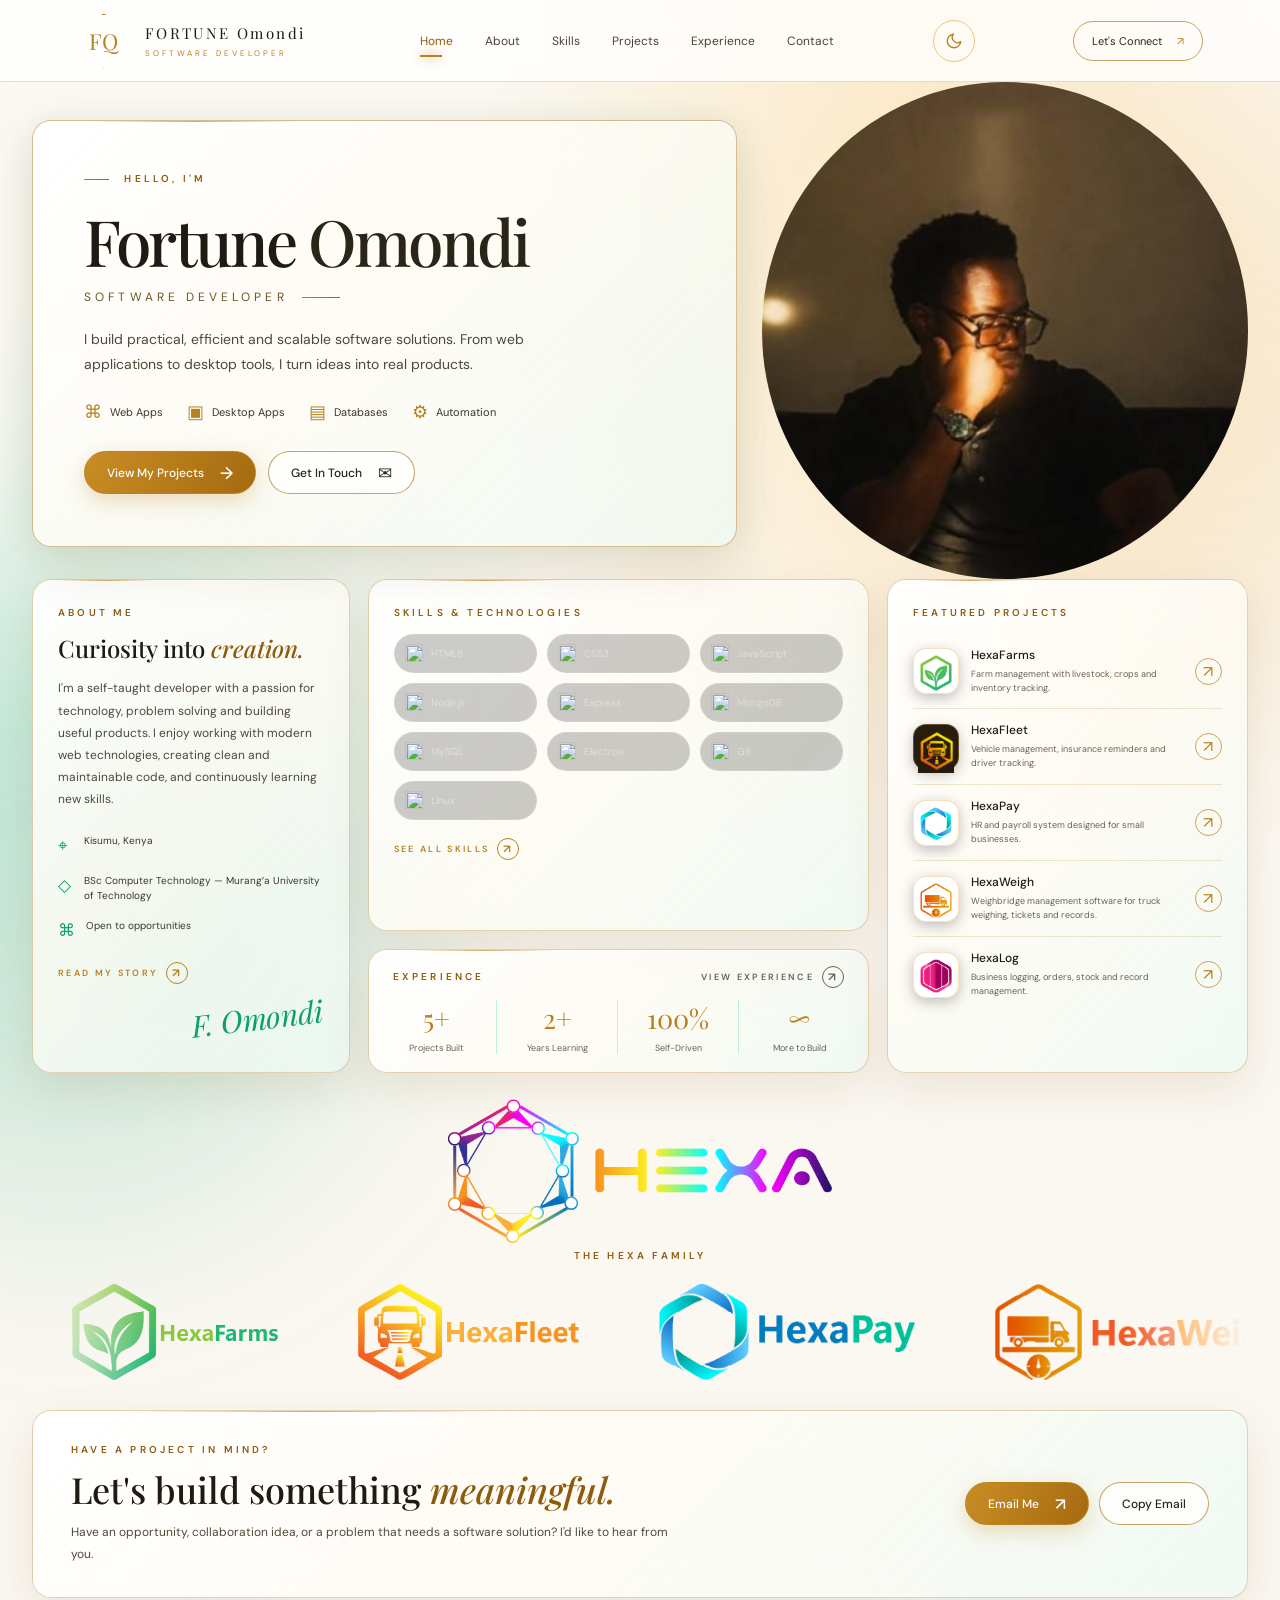
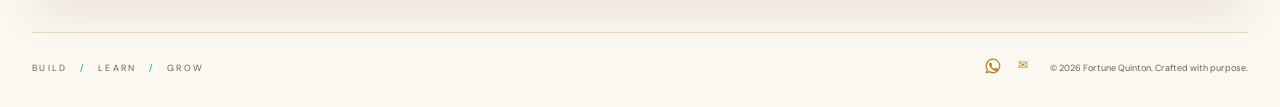
==== index.html @ 4522e129 "Portfolio" ====
<!DOCTYPE html>
<html lang="en">
<head>
  <meta charset="UTF-8" />
  <meta name="viewport" content="width=device-width, initial-scale=1.0" />
  <meta name="theme-color" content="#0b0908" />
  <meta name="description" content="Fortune Omondi — software developer building practical, efficient and scalable software solutions." />
  <title>Fortune Quinton | Software Developer</title>
  <script>
    // Apply the saved (or system) theme before first paint to avoid a flash.
    (function () {
      var t = null;
      try { t = localStorage.getItem('theme'); } catch (e) {}
      if (!t) t = window.matchMedia && matchMedia('(prefers-color-scheme: light)').matches ? 'light' : 'dark';
      document.documentElement.setAttribute('data-theme', t);
    })();
  </script>
  <link rel="preconnect" href="https://fonts.googleapis.com">
  <link rel="preconnect" href="https://fonts.gstatic.com" crossorigin>
  <link href="https://fonts.googleapis.com/css2?family=DM+Sans:wght@400;500;600;700&family=Playfair+Display:wght@500;600;700&display=swap" rel="stylesheet">
  <link rel="stylesheet" href="style.css" />
</head>
<body>
  <div class="ambient ambient-one"></div>
  <div class="ambient ambient-two"></div>
  <header class="site-header">
    <a class="brand" href="#home" aria-label="Fortune Omondi home">
      <span class="brand-mark">FQ</span>
      <span class="brand-copy"><strong>FORTUNE Omondi</strong><small>SOFTWARE DEVELOPER</small></span>
    </a>
    <button class="menu-toggle" aria-label="Toggle navigation" aria-expanded="false"><span></span><span></span><span></span></button>
    <nav class="nav" id="nav">
      <a class="active" href="#home">Home</a><a href="#about">About</a><a href="#skills">Skills</a>
      <a href="#projects">Projects</a><a href="#experience">Experience</a><a href="#contact">Contact</a>
    </nav>
    <button class="theme-toggle" id="theme-toggle" type="button" aria-label="Switch to light mode" title="Toggle light / dark mode">
      <svg class="icon-sun" viewBox="0 0 24 24" width="18" height="18" fill="none" stroke="currentColor" stroke-width="1.8" stroke-linecap="round" aria-hidden="true"><circle cx="12" cy="12" r="4"/><path d="M12 2v2M12 20v2M4.9 4.9l1.4 1.4M17.7 17.7l1.4 1.4M2 12h2M20 12h2M4.9 19.1l1.4-1.4M17.7 6.3l1.4-1.4"/></svg>
      <svg class="icon-moon" viewBox="0 0 24 24" width="18" height="18" fill="none" stroke="currentColor" stroke-width="1.8" stroke-linecap="round" stroke-linejoin="round" aria-hidden="true"><path d="M21 12.8A9 9 0 1 1 11.2 3a7 7 0 0 0 9.8 9.8z"/></svg>
    </button>
    <a class="cv-button" href="#contact">Let's Connect <span>↗</span></a>
  </header>

  <main>
    <section class="hero section-wrap" id="home">
      <div class="hero-orbit"></div>
      <div class="hero-copy glass reveal">
        <p class="eyebrow"><span></span> HELLO, I'M</p>
        <h1>Fortune <span>Omondi</span></h1>
        <p class="role">SOFTWARE DEVELOPER <i></i></p>
        <p class="intro">I build practical, efficient and scalable software solutions. From web applications to desktop tools, I turn ideas into real products.</p>
        <div class="service-list">
          <span><b>⌘</b> Web Apps</span><span><b>▣</b> Desktop Apps</span><span><b>▤</b> Databases</span><span><b>⚙</b> Automation</span>
        </div>
        <div class="hero-actions"><a class="button button-gold" href="#projects">View My Projects <span>→</span></a><a class="button button-outline" href="#contact">Get In Touch <span>✉</span></a></div>
      </div>
      <div class="portrait-area" aria-label="Portrait placeholder">
        <div class="portrait-placeholder">
          <img src="images/FortuneOmondi.png" alt="FortuneOmondi">
        </div>
      </div>
    </section>

    <section class="dashboard section-wrap">
      <article class="glass panel about-panel reveal" id="about" data-tablet="tpl-about" tabindex="0" role="button" aria-haspopup="dialog" aria-label="Open About Me">
        <p class="eyebrow">ABOUT ME</p><h2>Curiosity into <em>creation.</em></h2>
        <p class="body-copy">I'm a self-taught developer with a passion for technology, problem solving and building useful products. I enjoy working with modern web technologies, creating clean and maintainable code, and continuously learning new skills.</p>
        <ul class="detail-list">
          <li><span>⌖</span> Kisumu, Kenya</li>
          <li><span>◇</span> BSc Computer Technology — Murang’a University of Technology</li>
          <li><span>⌘</span> Open to opportunities</li>
        </ul>
        <span class="card-hint">Read my story <i>↗</i></span>
        <div class="signature">F. Omondi</div>
      </article>

      <div class="middle-column">
        <article class="glass panel skills-panel reveal" id="skills" data-tablet="tpl-skills" tabindex="0" role="button" aria-haspopup="dialog" aria-label="Open My Skills">
          <p class="eyebrow">SKILLS & TECHNOLOGIES</p><h2>Tools I work with</h2>
          <div class="skill-grid">
            <span class="skill"><img src="https://cdn.jsdelivr.net/gh/devicons/devicon/icons/html5/html5-original.svg" alt="" loading="lazy"> HTML5</span>
            <span class="skill"><img src="https://cdn.jsdelivr.net/gh/devicons/devicon/icons/css3/css3-original.svg" alt="" loading="lazy"> CSS3</span>
            <span class="skill"><img src="https://cdn.jsdelivr.net/gh/devicons/devicon/icons/javascript/javascript-original.svg" alt="" loading="lazy"> JavaScript</span>
            <span class="skill"><img src="https://cdn.jsdelivr.net/gh/devicons/devicon/icons/nodejs/nodejs-original.svg" alt="" loading="lazy"> Node.js</span>
            <span class="skill"><img class="adapt" src="https://cdn.jsdelivr.net/gh/devicons/devicon/icons/express/express-original.svg" alt="" loading="lazy"> Express</span>
            <span class="skill"><img src="https://cdn.jsdelivr.net/gh/devicons/devicon/icons/mongodb/mongodb-original.svg" alt="" loading="lazy"> MongoDB</span>
            <span class="skill"><img src="https://cdn.jsdelivr.net/gh/devicons/devicon/icons/mysql/mysql-original.svg" alt="" loading="lazy"> MySQL</span>
            <span class="skill"><img src="https://cdn.jsdelivr.net/gh/devicons/devicon/icons/electron/electron-original.svg" alt="" loading="lazy"> Electron</span>
            <span class="skill"><img src="https://cdn.jsdelivr.net/gh/devicons/devicon/icons/git/git-original.svg" alt="" loading="lazy"> Git</span>
            <span class="skill"><img src="https://cdn.jsdelivr.net/gh/devicons/devicon/icons/linux/linux-original.svg" alt="" loading="lazy"> Linux</span>
          </div>
          <span class="card-hint">See all skills <i>↗</i></span>
        </article>
        <article class="glass stats-panel reveal" id="experience" data-tablet="tpl-experience" tabindex="0" role="button" aria-haspopup="dialog" aria-label="Open Professional Experience">
          <div class="stats-head"><p class="eyebrow">EXPERIENCE</p><span class="card-hint">View experience <i>↗</i></span></div>
          <div class="stats-grid">
            <div><strong>5+</strong><span>Projects Built</span></div><div><strong>2+</strong><span>Years Learning</span></div>
            <div><strong>100%</strong><span>Self-Driven</span></div><div><strong>∞</strong><span>More to Build</span></div>
          </div>
        </article>
      </div>

      <article class="glass panel projects-panel reveal" id="projects">
        <p class="eyebrow">FEATURED PROJECTS</p><h2>Selected work</h2>
        <button type="button" class="project-row" data-tablet="tpl-hexafarms" aria-haspopup="dialog">
          <span class="project-logo"><img src="images/hexafarms-emblem.png" alt="HexaFarms logo" loading="lazy"></span><span class="project-info"><strong>HexaFarms</strong><small>Farm management with livestock, crops and inventory tracking.</small></span><span class="project-arrow">↗</span>
        </button>
        <button type="button" class="project-row" data-tablet="tpl-hexafleet" aria-haspopup="dialog">
          <span class="project-logo dark"><img src="images/hexafleet-emblem.png" alt="HexaFleet logo" loading="lazy"></span><span class="project-info"><strong>HexaFleet</strong><small>Vehicle management, insurance reminders and driver tracking.</small></span><span class="project-arrow">↗</span>
        </button>
        <button type="button" class="project-row" data-tablet="tpl-hexapay" aria-haspopup="dialog">
          <span class="project-logo"><img src="images/hexapay-emblem.png" alt="HexaPay logo" loading="lazy"></span><span class="project-info"><strong>HexaPay</strong><small>HR and payroll system designed for small businesses.</small></span><span class="project-arrow">↗</span>
        </button>
        <button type="button" class="project-row" data-tablet="tpl-hexaweigh" aria-haspopup="dialog">
          <span class="project-logo"><img src="images/hexaweigh-emblem.png" alt="HexaWeigh logo" loading="lazy"></span><span class="project-info"><strong>HexaWeigh</strong><small>Weighbridge management software for truck weighing, tickets and records.</small></span><span class="project-arrow">↗</span>
        </button>
        <button type="button" class="project-row" data-tablet="tpl-hexalog" aria-haspopup="dialog">
          <span class="project-logo"><img src="images/hexalog-emblem.png" alt="HexaLog logo" loading="lazy"></span><span class="project-info"><strong>HexaLog</strong><small>Business logging, orders, stock and record management.</small></span><span class="project-arrow">↗</span>
        </button>
      </article>
    </section>

    <section class="marquee-section section-wrap" aria-label="The Hexa product family">
      <img class="marquee-brand" src="images/hexa-wordmark.png" alt="Hexa">
      <p class="eyebrow">THE HEXA FAMILY</p>
      <div class="marquee">
        <div class="marquee-track">
          <div class="marquee-group"><div class="marquee-item"><img src="images/hexafarms-wordmark.png" alt="HexaFarms"></div><div class="marquee-item"><img src="images/hexafleet-wordmark.png" alt="HexaFleet"></div><div class="marquee-item"><img src="images/hexapay-wordmark.png" alt="HexaPay"></div><div class="marquee-item"><img src="images/hexaweigh-wordmark.png" alt="HexaWeigh"></div><div class="marquee-item"><img src="images/hexalog-wordmark.png" alt="HexaLog"></div></div>
          <div class="marquee-group" aria-hidden="true"><div class="marquee-item"><img src="images/hexafarms-wordmark.png" alt=""></div><div class="marquee-item"><img src="images/hexafleet-wordmark.png" alt=""></div><div class="marquee-item"><img src="images/hexapay-wordmark.png" alt=""></div><div class="marquee-item"><img src="images/hexaweigh-wordmark.png" alt=""></div><div class="marquee-item"><img src="images/hexalog-wordmark.png" alt=""></div></div>
        </div>
      </div>
    </section>

    <section class="contact-section section-wrap glass reveal" id="contact">
      <div><p class="eyebrow">HAVE A PROJECT IN MIND?</p><h2>Let's build something <em>meaningful.</em></h2><p class="body-copy">Have an opportunity, collaboration idea, or a problem that needs a software solution? I'd like to hear from you.</p></div>
      <div class="contact-actions"><a class="button button-gold" href="mailto:fortuneomondi576@gmail.com" id="email-link">Email Me <span>↗</span></a><button class="button button-outline" id="copy-email">Copy Email</button></div>
    </section>
  </main>

  <footer class="footer section-wrap"><span>BUILD <i>/</i> LEARN <i>/</i> GROW</span><div><a href="https://wa.me/254750419440" target="_blank" rel="noopener noreferrer" aria-label="WhatsApp"><svg viewBox="0 0 24 24" width="18" height="18" fill="currentColor" aria-hidden="true"><path d="M12.04 2a9.9 9.9 0 0 0-8.5 14.96L2 22l5.2-1.36A9.9 9.9 0 1 0 12.04 2zm0 1.8a8.1 8.1 0 1 1-4.2 15.02l-.3-.18-3.08.8.82-3-.2-.31A8.1 8.1 0 0 1 12.04 3.8zM8.6 7.4c-.2 0-.5.07-.76.35-.26.28-1 1-1 2.4s1.03 2.8 1.17 3c.15.2 2 3.2 4.9 4.36 2.4.95 2.9.76 3.4.72.52-.05 1.67-.68 1.9-1.34.24-.66.24-1.22.17-1.34-.07-.12-.26-.2-.55-.33-.28-.15-1.67-.82-1.93-.92-.26-.1-.45-.14-.64.14-.19.28-.73.92-.9 1.1-.16.2-.33.22-.6.08-.3-.14-1.2-.44-2.28-1.4-.84-.75-1.4-1.68-1.57-1.96-.16-.28-.02-.43.12-.57.13-.13.28-.33.42-.5.14-.16.19-.28.28-.47.1-.19.05-.35-.02-.5-.07-.14-.64-1.55-.88-2.12-.23-.55-.47-.48-.64-.49z"/></svg></a><a href="mailto:fortuneomondi576@gmail.com" aria-label="Email">✉</a></div><small>© <span id="year"></span> Fortune Quinton. Crafted with purpose.</small></footer>
  <div class="toast" role="status" aria-live="polite"></div>

  <!-- Tablet (zoom-in dialog) — filled from the <template>s below -->
  <div class="tablet-overlay" id="tablet-overlay" aria-hidden="true">
    <div class="tablet" id="tablet" role="dialog" aria-modal="true" aria-labelledby="tablet-title">
      <div class="tablet-head">
        <span class="th-logo" id="tablet-logo" hidden><img src="" alt=""></span>
        <div class="th-text"><p class="eyebrow" id="tablet-eyebrow"></p><h2 id="tablet-title"></h2><p class="th-sub" id="tablet-sub"></p></div>
        <button type="button" class="tablet-close" id="tablet-close" aria-label="Close">×</button>
      </div>
      <div class="tablet-body" id="tablet-body"></div>
    </div>
  </div>

  <!-- ============ ABOUT ============ -->
  <template id="tpl-about" data-eyebrow="ABOUT ME" data-title="About Me">
    <p class="lead">I'm Fortune Omondi, a self-driven software developer, IT professional, and entrepreneur passionate about building technology that solves real-world problems. My journey is driven by curiosity, continuous learning, and the belief that great software should do more than look good — it should make work easier, improve efficiency, and create meaningful impact.</p>
    <p>With hands-on experience in IT support, system administration, database management, and software development, I've worked on practical solutions that bridge the gap between technology and everyday business operations. I build applications using technologies such as HTML, CSS, JavaScript, Node.js, and Electron, with a growing focus on creating reliable, user-friendly business management systems.</p>
    <p>As the founder of HexaNetworks, I'm working toward building a technology ecosystem designed to help African businesses embrace digital transformation through intelligent software, automation, and innovation. Projects such as HexaFarms, HexaPay, and HexaWeigh reflect my commitment to turning ideas into functional solutions.</p>
    <p>Beyond writing code, I'm a problem-solver, an independent learner, and someone who believes that progress comes from building, experimenting, and improving every day. I'm constantly expanding my skills, taking on new challenges, and working toward becoming a stronger software engineer and technology entrepreneur.</p>
    <p class="closing">My goal is simple: to build technology that matters, solve problems that count, and create solutions that leave a lasting impact.</p>
  </template>

  <!-- ============ SKILLS ============ -->
  <template id="tpl-skills" data-eyebrow="SKILLS & TECHNOLOGIES" data-title="My Skills">
    <div class="skill-group">
      <h3>Frontend Development</h3>
      <p>Building responsive, interactive, and visually polished web interfaces.</p>
      <ul class="chips"><li data-icon="html5">HTML5</li><li data-icon="css3">CSS3</li><li data-icon="javascript">JavaScript</li><li>Responsive Design</li><li>Glassmorphism UI</li></ul>
    </div>
    <div class="skill-group">
      <h3>Backend &amp; Application Development</h3>
      <p>Developing application logic, APIs, desktop software, and business systems.</p>
      <ul class="chips"><li data-icon="nodejs">Node.js</li><li data-icon="express" data-adapt>Express.js</li><li>REST APIs</li><li data-icon="electron">Electron.js</li><li>CRUD Operations</li></ul>
    </div>
    <div class="skill-group">
      <h3>Database Management</h3>
      <p>Organizing business data, designing tables, and implementing data-driven applications.</p>
      <ul class="chips"><li data-icon="mysql">MySQL</li><li data-icon="mongodb">MongoDB</li><li>SQL</li><li>Database Design</li><li>Data Management</li></ul>
    </div>
    <div class="skill-group">
      <h3>IT Support &amp; Systems Administration</h3>
      <p>Troubleshooting hardware, software, networks, and workplace IT systems.</p>
      <ul class="chips"><li>Hardware Troubleshooting</li><li data-icon="windows8">Windows</li><li data-icon="linux">Linux</li><li>Networking</li><li>System Maintenance</li></ul>
    </div>
    <div class="skill-group">
      <h3>Software Engineering &amp; Tools</h3>
      <p>Building, testing, packaging, and maintaining practical software solutions.</p>
      <ul class="chips"><li data-icon="git">Git</li><li data-icon="github" data-adapt>GitHub</li><li data-icon="npm">npm</li><li>Electron Builder</li><li>Debugging</li></ul>
    </div>
    <div class="skill-group">
      <h3>Business &amp; Creative Skills</h3>
      <p>Combining technology, design, and entrepreneurship to build solutions around real business needs.</p>
      <ul class="chips"><li>UI/UX Design</li><li>Problem Solving</li><li>Business Automation</li><li>Brand Identity</li><li>Entrepreneurship</li></ul>
    </div>
    <h3>My approach</h3>
    <div class="approach">
      <div><b>Problem-solving</b>Finding practical solutions to real technical challenges.</div>
      <div><b>Continuous learning</b>Improving through hands-on projects and experimentation.</div>
      <div><b>User-focused development</b>Building software around the needs of the people who use it.</div>
      <div><b>Ownership</b>Taking projects from an idea through implementation, testing, and deployment.</div>
    </div>
  </template>

  <!-- ============ EXPERIENCE ============ -->
  <template id="tpl-experience" data-eyebrow="CAREER" data-title="Professional Experience">
    <div class="job">
      <h3>Founder &amp; Software Developer</h3>
      <p class="where">HexaNetworks &nbsp;|&nbsp; 2026 – Present</p>
      <p>Building a technology venture focused on developing practical software solutions that help businesses streamline operations, improve efficiency, and embrace digital transformation.</p>
      <ul class="bullets">
        <li>Design and develop business management applications for agriculture, payroll, and industrial operations.</li>
        <li>Build desktop applications using JavaScript, Electron, HTML, CSS, and Node.js.</li>
        <li>Develop backend services and database integrations using Express.js, MongoDB, and SQL technologies.</li>
        <li>Design intuitive user interfaces and workflows tailored to real-world business requirements.</li>
        <li>Manage the software development lifecycle, including planning, implementation, debugging, testing, and application packaging.</li>
        <li>Explore business automation and AI-driven solutions to address operational challenges facing African businesses.</li>
      </ul>
      <p class="tech"><b>Selected Projects:</b> HexaFarms, HexaPay, HexaWeigh, and HexaLog.</p>
      <a class="link-btn" href="https://hexapaynet.github.io/Hexanet/" target="_blank" rel="noopener noreferrer">Visit HexaNetworks <span>↗</span></a>
    </div>
    <div class="job">
      <h3>IT Support &amp; Software Development</h3>
      <p class="where">Trident Millers Ltd &nbsp;|&nbsp; December 2025 – Present</p>
      <p>Supporting business IT operations in an industrial environment while applying technical expertise to system maintenance, troubleshooting, and software development.</p>
      <ul class="bullets">
        <li>Diagnose and resolve hardware, software, and workstation issues affecting daily operations.</li>
        <li>Support IT systems used across departments, including accounts, transport, and weighbridge operations.</li>
        <li>Assist with database management and structured business data using SQL.</li>
        <li>Troubleshoot desktop applications and investigate software failures to maintain operational reliability.</li>
        <li>Develop and improve software solutions that digitize business processes and reduce manual work.</li>
        <li>Provide technical support and recommendations to improve system reliability.</li>
      </ul>
      <p class="tech"><b>Technologies:</b> JavaScript, Electron, HTML, CSS, MySQL, Windows, and IT troubleshooting.</p>
    </div>
  </template>

  <!-- ============ PROJECTS ============ -->
  <template id="tpl-hexafarms" data-eyebrow="FEATURED PROJECT" data-title="HexaFarms" data-sub="Farm Management System · HexaNetworks" data-logo="images/hexafarms-emblem.png" data-status="Completed">
    <figure class="shot"><img src="images/hexafarms-screenshot.webp" alt="HexaFarms dashboard screenshot" loading="lazy"><figcaption>HexaFarms — farm overview dashboard</figcaption></figure>
    <p class="lead">A farm management application designed to help farmers manage livestock, track inventory, record harvests, process sales, generate invoices, and monitor farm operations from one place.</p>
    <h3>Built with</h3>
    <ul class="chips"><li data-icon="html5">HTML</li><li data-icon="css3">CSS</li><li data-icon="javascript">JavaScript</li><li data-icon="electron">Electron</li><li data-icon="nodejs">Node.js</li></ul>
    <h3>Key features</h3>
    <ul class="bullets"><li>Livestock and farm inventory management</li><li>Harvest tracking and sales processing</li><li>Sales records and invoice workflows</li><li>Dashboard, data import/export, and theme options</li></ul>
  </template>

  <template id="tpl-hexafleet" data-eyebrow="FEATURED PROJECT" data-title="HexaFleet" data-sub="Fleet Management · HexaNetworks" data-logo="images/hexafleet-emblem.png" data-logo-dark data-status="In Development" data-status-type="dev">
    <figure class="shot"><img src="images/hexafleet-screenshot.webp" alt="HexaFleet dashboard screenshot" loading="lazy"><figcaption>HexaFleet — compliance dashboard (driver names blurred)</figcaption></figure>
    <p class="lead">A fleet management project aimed at helping businesses organize vehicles, driver assignments, compliance deadlines, and maintenance-related records.</p>
    <h3>Built with</h3>
    <ul class="chips"><li data-icon="html5">HTML</li><li data-icon="css3">CSS</li><li data-icon="javascript">JavaScript</li><li data-icon="electron">Electron</li></ul>
    <h3>Planned functionality</h3>
    <ul class="bullets"><li>Vehicle and driver records</li><li>Insurance and inspection expiry tracking</li><li>Driving licence and speed governor compliance</li><li>Reminder and notification workflows</li></ul>
  </template>

  <template id="tpl-hexapay" data-eyebrow="FEATURED PROJECT" data-title="HexaPay" data-sub="HR &amp; Payroll Management · HexaNetworks" data-logo="images/hexapay-emblem.png" data-status="Completed">
    <figure class="shot"><img src="images/hexapay-screenshot.webp" alt="HexaPay dashboard screenshot" loading="lazy"><figcaption>HexaPay — payroll and workforce overview</figcaption></figure>
    <p class="lead">A business software project focused on simplifying employee record management and payroll-related operations through a centralized application.</p>
    <h3>Built with</h3>
    <ul class="chips"><li data-icon="javascript">JavaScript</li><li data-icon="nodejs">Node.js</li><li data-icon="express" data-adapt>Express.js</li><li data-icon="mongodb">MongoDB Atlas</li><li data-icon="electron">Electron</li></ul>
    <h3>Project focus</h3>
    <ul class="bullets"><li>Employee record management</li><li>Payroll and payslip workflows</li><li>Backend services and database integration</li><li>Desktop application development</li></ul>
  </template>

  <template id="tpl-hexaweigh" data-eyebrow="FEATURED PROJECT" data-title="HexaWeigh" data-sub="Weighbridge Management System · HexaNetworks" data-logo="images/hexaweigh-emblem.png" data-status="Completed">
    <figure class="shot"><img src="images/hexaweigh-screenshot.webp" alt="HexaWeigh dashboard screenshot" loading="lazy"><figcaption>HexaWeigh — operational dashboard</figcaption></figure>
    <p class="lead">A desktop software solution developed for weighbridge operations, focused on digitizing weighing records and supporting day-to-day industrial workflows.</p>
    <h3>Built with</h3>
    <ul class="chips"><li data-icon="javascript">JavaScript</li><li data-icon="html5">HTML</li><li data-icon="css3">CSS</li><li data-icon="electron">Electron</li></ul>
    <h3>Project focus</h3>
    <ul class="bullets"><li>Digital weighbridge operations</li><li>Weighing record management</li><li>Desktop application deployment</li><li>Troubleshooting and operational reliability</li></ul>
  </template>

  <template id="tpl-hexalog" data-eyebrow="PROJECT" data-title="HexaLog" data-sub="Business logging and record management · HexaNetworks" data-logo="images/hexalog-emblem.png" data-status="In Development" data-status-type="dev">
    <figure class="shot"><img src="images/hexalog-screenshot.webp" alt="HexaLog dashboard template screenshot" loading="lazy"><figcaption>HexaLog — dashboard template</figcaption></figure>
    <p class="lead">A software project within the HexaNetworks ecosystem focused on organizing business records and improving operational visibility.</p>
    <h3>Planned modules</h3>
    <ul class="bullets"><li>Sales CRM, customers and products</li><li>Inventory and stock movements</li><li>Orders, production, dispatch and transport</li><li>Returns, invoices &amp; payments, documents and reports</li></ul>
  </template>

  <script src="script.js"></script>
</body>
</html>
---- style.css ----
:root {
  --bg: #0b0908; --panel: rgba(21, 18, 15, .62); --line: rgba(221, 164, 73, .27);
  --gold: #e8ad4c; --gold-bright: #ffd184; --text: #f3eee6; --muted: #b9b0a4;
  --serif: "Playfair Display", Georgia, serif; --sans: "DM Sans", Arial, sans-serif;
}
* { box-sizing: border-box; }
html { scroll-behavior: smooth; scroll-padding-top: 90px; }
body { margin: 0; min-height: 100vh; background: radial-gradient(ellipse at 72% 12%, #342113 0, transparent 32%), radial-gradient(ellipse at 5% 42%, #24190f 0, transparent 27%), var(--bg); color: var(--text); font-family: var(--sans); overflow-x: hidden; }
a { color: inherit; text-decoration: none; }
.ambient { position: fixed; z-index: -1; pointer-events: none; width: 38rem; height: 38rem; border-radius: 50%; filter: blur(110px); opacity: .12; }
.ambient-one { top: 12%; right: -15rem; background: #e59b32; }.ambient-two { bottom: -20rem; left: -15rem; background: #8d4d16; }
.site-header { height: 82px; padding: 0 clamp(20px, 6vw, 100px); display: flex; align-items: center; justify-content: space-between; gap: 25px; border-bottom: 1px solid rgba(236, 176, 80, .17); background: rgba(10, 9, 8, .72); backdrop-filter: blur(24px); -webkit-backdrop-filter: blur(24px); position: sticky; top: 0; z-index: 20; }
.brand { display: flex; align-items: center; gap: 14px; min-width: 245px; }
.brand-mark { width: 54px; height: 54px; display: grid; place-items: center; color: var(--gold); font: 22px var(--serif); border: 1px solid var(--gold); clip-path: polygon(50% 0, 95% 25%, 95% 75%, 50% 100%, 5% 75%, 5% 25%); }
.brand-copy { display: grid; gap: 5px; letter-spacing: .14em; }.brand-copy strong { font: 15px var(--serif); letter-spacing: .16em; white-space: nowrap; }.brand-copy small { color: var(--gold); font-size: 8px; letter-spacing: .38em; }
.nav { display: flex; align-items: center; gap: clamp(15px, 2.5vw, 38px); }.nav a { font-size: 12px; color: #d5cec5; position: relative; padding: 10px 0; transition: color .25s; }.nav a:hover, .nav a.active { color: var(--gold-bright); }.nav a.active:after { content: ""; position: absolute; height: 2px; width: 22px; left: 0; bottom: 2px; background: var(--gold); box-shadow: 0 0 12px var(--gold); }
.cv-button { border: 1px solid rgba(232, 173, 76, .7); border-radius: 30px; padding: 12px 18px; white-space: nowrap; font-size: 11px; }.cv-button span { color: var(--gold); margin-left: 12px; }.menu-toggle { display: none; }
.section-wrap { width: min(1280px, calc(100% - 64px)); margin-inline: auto; }
.hero { min-height: 480px; display: grid; grid-template-columns: 1.16fr .84fr; align-items: center; position: relative; padding-top: 38px; padding-bottom: 32px; }
.glass { background: linear-gradient(135deg, rgba(255,255,255,.075), rgba(255,255,255,.018) 40%, rgba(20,15,10,.48)); border: 1px solid var(--line); box-shadow: inset 0 1px 0 rgba(255,255,255,.08), 0 20px 70px rgba(0,0,0,.24); backdrop-filter: blur(22px); -webkit-backdrop-filter: blur(22px); border-radius: 19px; position: relative; overflow: hidden; }
.glass:before { content: ""; position: absolute; top: 0; left: 8%; width: 30%; height: 1px; background: linear-gradient(90deg, transparent, rgba(255,210,133,.7), transparent); }
.hero-copy { z-index: 2; padding: clamp(26px, 4vw, 52px); border-color: rgba(236, 176, 80, .48); box-shadow: inset 0 1px 0 #ffffff16, 0 0 36px #d9902810, 0 24px 65px #0008; }
.eyebrow { font-size: 10px; letter-spacing: .32em; color: var(--gold-bright); margin: 0 0 22px; font-weight: 600; }.eyebrow span { display: inline-block; width: 25px; height: 1px; background: var(--gold); vertical-align: middle; margin-right: 10px; }
h1 { font: clamp(42px, 5vw, 70px)/1.06 var(--serif); letter-spacing: -.045em; margin: 0 0 14px; font-weight: 500; }h1 span { color: #f0e6d8; }
.role { letter-spacing: .34em; font-size: 12px; color: #e8d5b5; display: flex; align-items: center; gap: 14px; margin: 0 0 22px; }.role i { width: 38px; height: 1px; background: var(--gold); }
.intro { color: #d0c8bf; max-width: 520px; font-size: 14px; line-height: 1.8; margin: 0 0 23px; }
.service-list { display: flex; flex-wrap: wrap; gap: 12px 24px; color: #e5ded4; font-size: 11px; }.service-list span { display: flex; align-items: center; gap: 8px; }.service-list b { color: var(--gold); font-size: 18px; font-weight: 400; }
.hero-actions { display: flex; flex-wrap: wrap; gap: 12px; margin-top: 27px; }.button { min-height: 43px; padding: 0 22px; border-radius: 28px; display: inline-flex; align-items: center; justify-content: center; gap: 16px; font: 500 12px var(--sans); cursor: pointer; transition: transform .25s, box-shadow .25s, background .25s; }.button:hover { transform: translateY(-2px); }.button span { font-size: 17px; }.button-gold { color: #1a1207; background: linear-gradient(115deg, #ffd184, #d88e29); border: 1px solid #ffd184; box-shadow: 0 7px 25px #e8a23c28; }.button-gold:hover { box-shadow: 0 8px 30px #e8a23c55; }.button-outline { border: 1px solid rgba(232,173,76,.75); color: #f0e8de; background: rgba(0,0,0,.18); }
.portrait-area { position: absolute; right: 0; top: 0; width: 40%; height: 100%; display: grid; place-items: center; overflow: hidden; pointer-events: none; }.portrait-placeholder { height: 100%; width: auto; aspect-ratio: 1 / 1; max-width: 100%; border-radius: 50%; overflow: hidden; }.portrait-placeholder img { width: 100%; height: 100%; object-fit: cover; object-position: center top; display: block; }
.dashboard { display: grid; grid-template-columns: .95fr 1.5fr 1.08fr; gap: 18px; align-items: stretch; }.panel { padding: 26px 25px; }.panel .eyebrow { margin-bottom: 15px; }.panel h2, .contact-section h2 { font: 24px/1.2 var(--serif); margin: 0 0 15px; font-weight: 500; }.panel h2 em, .contact-section h2 em { color: var(--gold-bright); font-weight: 500; }
.body-copy { font-size: 12px; line-height: 1.85; color: #c7beb3; margin: 0 0 22px; }.detail-list { list-style: none; padding: 0; margin: 0; display: grid; gap: 15px; }.detail-list li { display: flex; gap: 11px; align-items: flex-start; color: #d4cabe; font-size: 10px; line-height: 1.5; }.detail-list li span { color: var(--gold); font-size: 17px; min-width: 15px; }.signature { text-align: right; color: var(--gold); font: italic 30px var(--serif); transform: rotate(-7deg); margin-top: 22px; }
.middle-column { display: flex; flex-direction: column; gap: 18px; }.skills-panel { flex: 1; }.skills-panel h2, .projects-panel h2 { display: none; }.skill-grid { display: grid; grid-template-columns: repeat(3, minmax(0, 1fr)); gap: 10px; }.skill { min-height: 39px; display: flex; align-items: center; gap: 8px; border: 1px solid rgba(255,255,255,.12); background: rgba(0,0,0,.2); padding: 7px 10px; border-radius: 30px; font-size: 10px; color: #e5ded4; white-space: nowrap; }.skill b { font-size: 14px; min-width: 17px; text-align: center; }.html { color: #ff6948; }.css { color: #48a5ff; }.js { color: #f4d34c; }.node { color: #7acb69; }.express { color: #c5c0b8; }.mongo { color: #6ecf7c; }.mysql { color: #4daeea; }.electron { color: #74d9dd; }.git { color: #ff785d; }.linux { color: #e8c96b; }
.stats-panel { display: block; padding: 16px 8px 18px; }.stats-head { display: flex; justify-content: space-between; align-items: center; gap: 10px; padding: 0 16px 12px; }.stats-head .eyebrow { margin: 0; }.stats-grid { display: grid; grid-template-columns: repeat(4,1fr); }.stats-grid > div { text-align: center; display: grid; gap: 6px; align-content: center; border-right: 1px solid rgba(232,173,76,.25); }.stats-grid > div:last-child { border: 0; }.stats-panel strong { color: var(--gold); font: 27px var(--serif); }.stats-panel span { color: #bcb3a8; font-size: 9px; }
.projects-panel { padding-bottom: 15px; }.project-row { display: flex; align-items: center; gap: 12px; padding: 13px 0; width: 100%; border: 0; border-bottom: 1px solid rgba(255,255,255,.09); background: none; color: inherit; font: inherit; text-align: left; cursor: pointer; transition: padding .2s; }.project-row:last-child { border-bottom: 0; }.project-row:hover { padding-left: 5px; }.project-logo { width: 46px; height: 46px; flex: 0 0 46px; display: grid; place-items: center; padding: 6px; border-radius: 13px; background: #fff; border: 1px solid rgba(232,173,76,.35); box-shadow: 0 4px 14px rgba(0,0,0,.25); }.project-logo img { width: 100%; height: 100%; object-fit: contain; display: block; }.project-logo.dark { background: #271c10; padding: 4px; }.project-info { display: grid; gap: 5px; min-width: 0; }.project-info strong { font-size: 12px; font-weight: 500; }.project-info small { color: #bcb3a8; font-size: 9px; line-height: 1.55; }.project-arrow { margin-left: auto; flex: 0 0 27px; width: 27px; height: 27px; display: grid; place-items: center; border: 1px solid #b98742; color: var(--gold); border-radius: 50%; }
.contact-section { margin-top: 22px; margin-bottom: 34px; padding: 32px 38px; display: flex; align-items: center; justify-content: space-between; gap: 25px; }.contact-section .eyebrow { margin-bottom: 12px; }.contact-section h2 { font-size: clamp(25px, 3vw, 36px); margin-bottom: 10px; }.contact-section .body-copy { margin: 0; max-width: 610px; }.contact-actions { display: flex; gap: 10px; flex-wrap: wrap; flex-shrink: 0; }
.footer { border-top: 1px solid rgba(232,173,76,.18); padding: 24px 0 28px; display: flex; align-items: center; gap: 22px; color: #aaa095; font-size: 9px; letter-spacing: .25em; }.footer i { color: var(--gold); font-style: normal; padding: 0 8px; }.footer div { display: flex; gap: 16px; margin-left: auto; }.footer div a { color: var(--gold); font-size: 12px; letter-spacing: 0; }.footer small { letter-spacing: 0; font-size: 9px; }
.toast { position: fixed; bottom: 24px; left: 50%; transform: translate(-50%, 20px); opacity: 0; pointer-events: none; background: #21190f; border: 1px solid var(--line); color: var(--text); padding: 12px 18px; border-radius: 12px; font-size: 12px; transition: .25s; z-index: 50; }.toast.show { opacity: 1; transform: translate(-50%, 0); }
.reveal { opacity: 0; transform: translateY(18px); transition: opacity .7s ease, transform .7s ease; }.reveal.visible { opacity: 1; transform: translateY(0); }
@media (max-width: 1100px) { .site-header { padding-inline: 28px; }.brand { min-width: auto; }.brand-copy strong { font-size: 12px; }.nav { gap: 15px; }.nav a { font-size: 11px; }.cv-button { display: none; }.section-wrap { width: calc(100% - 44px); }.hero-copy { max-width: 720px; }.portrait-area { right: 0; opacity: .7; }.dashboard { grid-template-columns: 1fr 1.35fr; }.projects-panel { grid-column: 1 / -1; }.projects-panel .project-row { display: inline-flex; width: 49%; vertical-align: top; padding-inline: 8px; }.projects-panel .eyebrow { margin-bottom: 8px; } }
@media (max-width: 760px) { .site-header { height: 72px; padding-inline: 18px; }.brand-mark { width: 45px; height: 45px; }.brand-copy strong { font-size: 11px; }.brand-copy small { font-size: 7px; }.menu-toggle { display: grid; gap: 5px; border: 1px solid var(--line); background: #17110c; border-radius: 10px; padding: 10px; margin-left: auto; }.menu-toggle span { display: block; width: 18px; height: 1px; background: var(--gold-bright); }.nav { display: none; position: absolute; top: 71px; left: 0; right: 0; background: rgba(11,9,8,.97); padding: 18px 24px 24px; border-bottom: 1px solid var(--line); flex-direction: column; align-items: stretch; gap: 4px; }.nav.open { display: flex; }.nav a { padding: 12px 4px; font-size: 13px; }.nav a.active:after { bottom: 4px; }.section-wrap { width: calc(100% - 30px); }.hero { display: flex; min-height: auto; padding-top: 30px; padding-bottom: 25px; }.hero-copy { padding: 27px 22px; width: 100%; }.hero h1 { font-size: clamp(40px, 12vw, 58px); }.intro { font-size: 13px; }.hero { flex-direction: column; gap: 22px; }.portrait-area { position: static; order: -1; width: 100%; height: auto; opacity: 1; display: grid; place-items: center; overflow: visible; }.portrait-placeholder { width: min(62vw, 260px); height: auto; }.service-list { gap: 12px 17px; }.hero-actions .button { flex: 1; padding-inline: 12px; }.dashboard { grid-template-columns: 1fr; gap: 14px; }.panel { padding: 23px 21px; }.middle-column { gap: 14px; }.skills-panel h2 { display: block; }.skill-grid { grid-template-columns: repeat(2, minmax(0, 1fr)); }.skill { font-size: 11px; }.stats-panel { min-height: 92px; }.stats-panel strong { font-size: 23px; }.stats-panel span { font-size: 8px; }.projects-panel { grid-column: auto; }.projects-panel h2 { display: block; }.projects-panel .project-row { display: flex; width: 100%; padding: 13px 0; }.contact-section { margin-top: 15px; padding: 26px 22px; display: block; }.contact-actions { margin-top: 20px; }.contact-actions .button { flex: 1; }.footer { flex-wrap: wrap; gap: 14px; padding-top: 20px; }.footer div { margin-left: auto; }.footer small { width: 100%; }.eyebrow { font-size: 9px; } }
/* ---------- Skill logos ---------- */
.skill img { width: 18px; height: 18px; object-fit: contain; flex: 0 0 18px; display: block; }
:root:not([data-theme="light"]) .skill img.adapt { filter: invert(1) brightness(1.15); }

/* ---------- Emerald accents (both themes) ---------- */
:root { --emerald: #2fcf93; --emerald-glow: rgba(47, 207, 147, .35); }
.ambient-two { background: var(--emerald); }
.eyebrow span, .role i { background: linear-gradient(90deg, var(--gold), var(--emerald)); }
.detail-list li span, .footer i { color: var(--emerald); }
.signature { color: var(--emerald); }
.skill { transition: border-color .25s, transform .25s, box-shadow .25s; }
.skill:hover { border-color: var(--emerald); transform: translateY(-2px); box-shadow: 0 6px 18px var(--emerald-glow); }
.project-arrow { transition: background .25s, color .25s, border-color .25s; }
.project-row:hover .project-arrow { background: var(--emerald); border-color: var(--emerald); color: #04140d; }
.button-gold:hover { box-shadow: 0 8px 30px var(--emerald-glow); }
.stats-panel div { border-right-color: rgba(47, 207, 147, .28); }


/* ---------- Theme toggle ---------- */
.theme-toggle { width: 42px; height: 42px; flex: 0 0 42px; display: grid; place-items: center; border-radius: 50%; border: 1px solid rgba(232, 173, 76, .7); background: transparent; color: var(--gold); cursor: pointer; transition: transform .25s, border-color .25s, color .25s, box-shadow .25s; }
.theme-toggle:hover { transform: rotate(18deg); border-color: var(--emerald); color: var(--emerald); box-shadow: 0 0 18px var(--emerald-glow); }
.theme-toggle .icon-moon { display: none; }
:root[data-theme="light"] .theme-toggle .icon-sun { display: none; }
:root[data-theme="light"] .theme-toggle .icon-moon { display: block; }
body, .site-header, .glass, .skill, .button-outline, .toast { transition: background-color .35s, color .35s, border-color .35s; }

/* ---------- Light theme: white + gold + emerald ---------- */
:root[data-theme="light"] {
  --bg: #fbf8f2; --panel: rgba(255, 255, 255, .8); --line: rgba(176, 124, 36, .34);
  --gold: #b9801f; --gold-bright: #8d5b0d; --text: #1f1a12; --muted: #6b6153;
  --emerald: #0d9f6e; --emerald-glow: rgba(13, 159, 110, .28);
}
:root[data-theme="light"] body { background: radial-gradient(ellipse at 72% 12%, #fbe9c6 0, transparent 34%), radial-gradient(ellipse at 5% 42%, #dff4ea 0, transparent 30%), var(--bg); }
:root[data-theme="light"] .ambient { opacity: .16; }
:root[data-theme="light"] .ambient-one { background: #f0b34e; }
:root[data-theme="light"] .site-header { background: rgba(255, 255, 255, .78); border-bottom-color: rgba(176, 124, 36, .25); }
:root[data-theme="light"] .nav a { color: #4a4236; }
:root[data-theme="light"] .nav a:hover, :root[data-theme="light"] .nav a.active { color: var(--gold-bright); }
:root[data-theme="light"] .glass { background: linear-gradient(135deg, rgba(255,255,255,.96), rgba(255,252,245,.82) 45%, rgba(236,250,244,.7)); box-shadow: inset 0 1px 0 #fff, 0 16px 44px rgba(120, 84, 24, .12); }
:root[data-theme="light"] .glass:before { background: linear-gradient(90deg, transparent, rgba(185,128,31,.65), transparent); }
:root[data-theme="light"] .hero-copy { border-color: rgba(176, 124, 36, .5); box-shadow: inset 0 1px 0 #fff, 0 0 36px rgba(13, 159, 110, .08), 0 20px 50px rgba(120, 84, 24, .14); }
:root[data-theme="light"] h1 span { color: #2b2418; }
:root[data-theme="light"] .role { color: #6b5428; }
:root[data-theme="light"] .intro, :root[data-theme="light"] .body-copy { color: #50473a; }
:root[data-theme="light"] .service-list, :root[data-theme="light"] .detail-list li { color: #3d352a; }
:root[data-theme="light"] .button-gold { color: #fff; background: linear-gradient(115deg, #c98d26, #a56a0f); border-color: #b9801f; box-shadow: 0 7px 22px rgba(185, 128, 31, .28); }
:root[data-theme="light"] .button-outline { color: #2b2418; background: rgba(255, 255, 255, .7); border-color: rgba(176, 124, 36, .7); }
:root[data-theme="light"] .button-outline:hover { border-color: var(--emerald); color: var(--emerald); }
:root[data-theme="light"] .cv-button { color: #2b2418; border-color: rgba(176, 124, 36, .7); }
:root[data-theme="light"] 
:root[data-theme="light"] .skill { background: rgba(255, 255, 255, .85); border-color: rgba(176, 124, 36, .3); color: #2f281d; }
:root[data-theme="light"] .stats-panel span, :root[data-theme="light"] .project-info small { color: #6b6153; }
:root[data-theme="light"] .project-row { border-bottom-color: rgba(176, 124, 36, .2); }
:root[data-theme="light"] .project-arrow { border-color: rgba(176, 124, 36, .7); }
:root[data-theme="light"] .project-row:hover .project-arrow { color: #fff; }
:root[data-theme="light"] .footer { color: #6b6153; border-top-color: rgba(176, 124, 36, .25); }
:root[data-theme="light"] .toast { background: #fff; color: var(--text); box-shadow: 0 10px 30px rgba(120, 84, 24, .18); }
:root[data-theme="light"] .menu-toggle { background: #fff; }
:root[data-theme="light"] .menu-toggle span { background: var(--gold-bright); }
@media (max-width: 760px) { :root[data-theme="light"] .nav { background: rgba(255, 255, 255, .98); } .theme-toggle { width: 38px; height: 38px; flex-basis: 38px; } }
/* ---------- Clickable cards ---------- */
[data-tablet] { cursor: pointer; }
.panel[data-tablet], .stats-panel[data-tablet] { transition: transform .35s ease, border-color .35s, box-shadow .35s; }
.panel[data-tablet]:hover, .stats-panel[data-tablet]:hover, .panel[data-tablet]:focus-visible, .stats-panel[data-tablet]:focus-visible { border-color: var(--emerald); box-shadow: 0 18px 50px var(--emerald-glow); outline: none; }
.card-hint { display: inline-flex; align-items: center; gap: 8px; margin-top: 18px; font-size: 9px; letter-spacing: .26em; font-weight: 600; color: var(--gold); text-transform: uppercase; }
.card-hint i { font-style: normal; display: inline-grid; place-items: center; width: 22px; height: 22px; border: 1px solid currentColor; border-radius: 50%; font-size: 12px; transition: transform .3s, background .3s, color .3s; }
[data-tablet]:hover .card-hint i { transform: translate(2px,-2px); background: var(--emerald); border-color: var(--emerald); color: #04140d; }
.stats-head .card-hint { margin: 0; }
.project-row:focus-visible { outline: 2px solid var(--emerald); outline-offset: 2px; border-radius: 10px; }
:root { --tablet-bg: linear-gradient(150deg, rgba(36,27,18,.98), rgba(14,11,9,.985) 60%, rgba(10,24,19,.985)); --backdrop: rgba(4,3,2,.66); --tablet-ink: #f3eee6; --tablet-soft: #cfc6ba; --tablet-chip: rgba(255,255,255,.06); }
:root[data-theme="light"] { --tablet-bg: linear-gradient(150deg, #fffdf8, #fbf6ea 60%, #effaf4); --backdrop: rgba(70,48,12,.38); --tablet-ink: #1f1a12; --tablet-soft: #50473a; --tablet-chip: rgba(185,128,31,.09); }

/* ---------- Tablet (zoom-in modal) ---------- */
body.tablet-open { overflow: hidden; }
.tablet-overlay { position: fixed; inset: 0; z-index: 100; display: none; align-items: center; justify-content: center; padding: 24px; background: var(--backdrop); backdrop-filter: blur(7px); -webkit-backdrop-filter: blur(7px); opacity: 0; transition: opacity .9s ease; }
.tablet-overlay.mounted { display: flex; }
.tablet-overlay.show { opacity: 1; }
.tablet { position: relative; width: min(980px, 100%); max-height: min(88vh, 900px); display: flex; flex-direction: column; border-radius: 24px; border: 1px solid var(--line); background: var(--tablet-bg); color: var(--tablet-ink); box-shadow: 0 40px 120px rgba(0,0,0,.55), 0 0 0 1px rgba(47,207,147,.12), inset 0 1px 0 rgba(255,255,255,.08); overflow: hidden; will-change: transform, opacity; transform-origin: center center; }
.tablet:before { content: ""; position: absolute; top: 0; left: 10%; width: 36%; height: 1px; background: linear-gradient(90deg, transparent, var(--gold), var(--emerald), transparent); }
.tablet-head { display: flex; align-items: center; gap: 16px; padding: 22px 28px 18px; border-bottom: 1px solid var(--line); flex: 0 0 auto; }
.tablet-head .th-logo { width: 62px; height: 62px; flex: 0 0 62px; display: grid; place-items: center; padding: 8px; border-radius: 16px; background: #fff; box-shadow: 0 6px 18px rgba(0,0,0,.25); }
.tablet-head .th-logo.dark { background: #271c10; padding: 5px; }
.tablet-head .th-logo img { width: 100%; height: 100%; object-fit: contain; }
.tablet-head [hidden], .tablet-head .th-sub:empty { display: none !important; }
.tablet-head .th-text { min-width: 0; flex: 1; }
.tablet-head .eyebrow { margin: 0 0 6px; }
.tablet-head h2 { font: clamp(22px, 3vw, 32px)/1.15 var(--serif); margin: 0; font-weight: 500; }
.tablet-head h2 em { color: var(--gold-bright); font-style: italic; }
.tablet-head .th-sub { margin: 4px 0 0; color: var(--tablet-soft); font-size: 12px; }
.tablet-close { flex: 0 0 40px; width: 40px; height: 40px; display: grid; place-items: center; border-radius: 50%; border: 1px solid rgba(232,173,76,.6); background: transparent; color: var(--gold); cursor: pointer; font-size: 20px; line-height: 1; transition: transform .3s, border-color .3s, color .3s; }
.tablet-close:hover, .tablet-close:focus-visible { transform: rotate(90deg); border-color: var(--emerald); color: var(--emerald); outline: none; }
.tablet-body { padding: 24px 28px 30px; overflow-y: auto; overscroll-behavior: contain; opacity: 0; transform: translateY(14px); transition: opacity .8s ease .55s, transform .8s ease .55s; scrollbar-width: thin; scrollbar-color: var(--gold) transparent; }
.tablet.ready .tablet-body { opacity: 1; transform: none; }
.tablet.closing .tablet-body { opacity: 0; transition: opacity .3s ease; transition-delay: 0s; }
.tablet-body p { font-size: 14px; line-height: 1.85; color: var(--tablet-soft); margin: 0 0 16px; }
.tablet-body h3 { font: 600 11px var(--sans); letter-spacing: .26em; text-transform: uppercase; color: var(--gold); margin: 26px 0 12px; }
.tablet-body ul.bullets { margin: 0 0 6px; padding: 0; list-style: none; display: grid; gap: 10px; }
.tablet-body ul.bullets li { position: relative; padding-left: 22px; font-size: 13.5px; line-height: 1.7; color: var(--tablet-soft); }
.tablet-body ul.bullets li:before { content: ""; position: absolute; left: 2px; top: .62em; width: 8px; height: 8px; transform: rotate(45deg); background: linear-gradient(135deg, var(--gold), var(--emerald)); border-radius: 2px; }
.tablet-body .lead { font-size: 15px; color: var(--tablet-ink); }
.tablet-body .closing { margin-top: 22px; padding: 18px 20px; border-left: 3px solid var(--emerald); background: var(--tablet-chip); border-radius: 0 14px 14px 0; font-family: var(--serif); font-style: italic; font-size: 16px; color: var(--tablet-ink); }
.chips { display: flex; flex-wrap: wrap; gap: 8px; list-style: none; padding: 0; margin: 0; }
.chips li { display: inline-flex; align-items: center; gap: 7px; padding: 6px 12px; border-radius: 30px; border: 1px solid var(--line); background: var(--tablet-chip); font-size: 11.5px; color: var(--tablet-ink); }
.chips li img { width: 15px; height: 15px; object-fit: contain; }
:root:not([data-theme="light"]) .chips li img.adapt { filter: invert(1) brightness(1.15); }
.skill-group { padding: 18px 20px; margin-bottom: 14px; border: 1px solid var(--line); border-radius: 16px; background: var(--tablet-chip); }
.skill-group h3 { margin: 0 0 6px; color: var(--gold-bright); letter-spacing: .12em; }
.skill-group p { margin: 0 0 12px; font-size: 13px; line-height: 1.7; }
.approach { display: grid; grid-template-columns: repeat(2, minmax(0,1fr)); gap: 12px; }
.approach div { padding: 14px 16px; border-radius: 14px; border: 1px solid var(--line); background: var(--tablet-chip); font-size: 13px; line-height: 1.65; color: var(--tablet-soft); }
.approach b { display: block; color: var(--emerald); font-size: 12px; letter-spacing: .08em; margin-bottom: 4px; }
.status { display: inline-block; padding: 4px 11px; border-radius: 20px; font-size: 10px; letter-spacing: .12em; font-weight: 700; text-transform: uppercase; border: 1px solid var(--emerald); color: var(--emerald); background: rgba(47,207,147,.1); vertical-align: middle; margin-left: 8px; }
.status.dev { border-color: var(--gold); color: var(--gold); background: rgba(232,173,76,.1); }
.shot { margin: 0 0 22px; border-radius: 14px; overflow: hidden; border: 1px solid var(--line); box-shadow: 0 18px 50px rgba(0,0,0,.35); background: #111; }
.shot img { display: block; width: 100%; height: auto; }
.shot figcaption { padding: 9px 14px; font-size: 10px; letter-spacing: .12em; color: #d8cfc2; background: #17120d; }
.hero-orbit { position: absolute; inset: 0; pointer-events: none; }
.note { font-size: 12px !important; color: var(--gold) !important; padding: 10px 14px; border: 1px dashed var(--line); border-radius: 10px; }
.job { position: relative; padding: 0 0 6px 26px; margin-bottom: 26px; border-left: 1px solid var(--line); }
.job:before { content: ""; position: absolute; left: -6px; top: 6px; width: 11px; height: 11px; border-radius: 50%; background: var(--gold); box-shadow: 0 0 0 4px rgba(47,207,147,.2); }
.job h3 { margin: 0 0 4px; font: 500 20px var(--serif); letter-spacing: 0; text-transform: none; color: var(--tablet-ink); }
.job .where { font-size: 12px; letter-spacing: .08em; color: var(--gold); margin: 0 0 12px; }
.job .where a { color: var(--emerald); text-decoration: underline; text-underline-offset: 3px; }
.job .tech { font-size: 12.5px; color: var(--tablet-soft); margin-top: 12px; }
.job .tech b { color: var(--gold); }
.link-btn { display: inline-flex; align-items: center; gap: 10px; margin-top: 6px; padding: 9px 16px; border-radius: 28px; border: 1px solid var(--emerald); color: var(--emerald); font-size: 12px; transition: background .25s, color .25s; }
.link-btn:hover { background: var(--emerald); color: #04140d; }
@media (max-width: 760px) {
  .tablet-overlay { padding: 10px; align-items: flex-end; }
  .tablet { max-height: 92vh; border-radius: 20px; }
  .tablet-head { padding: 16px 16px 14px; gap: 12px; }
  .tablet-head .th-logo { width: 48px; height: 48px; flex-basis: 48px; border-radius: 12px; }
  .tablet-body { padding: 18px 16px 24px; }
  .approach { grid-template-columns: 1fr; }
  .stats-head { padding-inline: 8px; }
}
@media (prefers-reduced-motion: reduce) { *, *::before, *::after { scroll-behavior: auto !important; transition-duration: .01ms !important; animation-duration: .01ms !important; }.reveal { opacity: 1; transform: none; } }

/* Hexa logo marquee */
.marquee-section { margin-top: 26px; }
.marquee-section .eyebrow { text-align: center; margin-bottom: 14px; }
.marquee { overflow: hidden; -webkit-mask-image: linear-gradient(90deg, transparent, #000 10%, #000 90%, transparent); mask-image: linear-gradient(90deg, transparent, #000 10%, #000 90%, transparent); }
.marquee-track { display: flex; width: max-content; animation: marquee-scroll 28s linear infinite; }
.marquee-group { display: flex; flex-shrink: 0; }
.marquee-item { display: flex; align-items: center; padding: 8px 40px; }
.marquee-item img { height: 96px; width: auto; display: block; }
.marquee-brand { display: block; height: 144px; width: auto; margin: 0 auto 6px; }
@keyframes marquee-scroll { from { transform: translateX(0); } to { transform: translateX(-50%); } }
@media (max-width: 760px) { .marquee-item { padding: 6px 28px; }.marquee-item img { height: 72px; }.marquee-brand { height: 112px; } }
@media (prefers-reduced-motion: reduce) { .marquee-track { animation: none; } .marquee { overflow-x: auto; } }
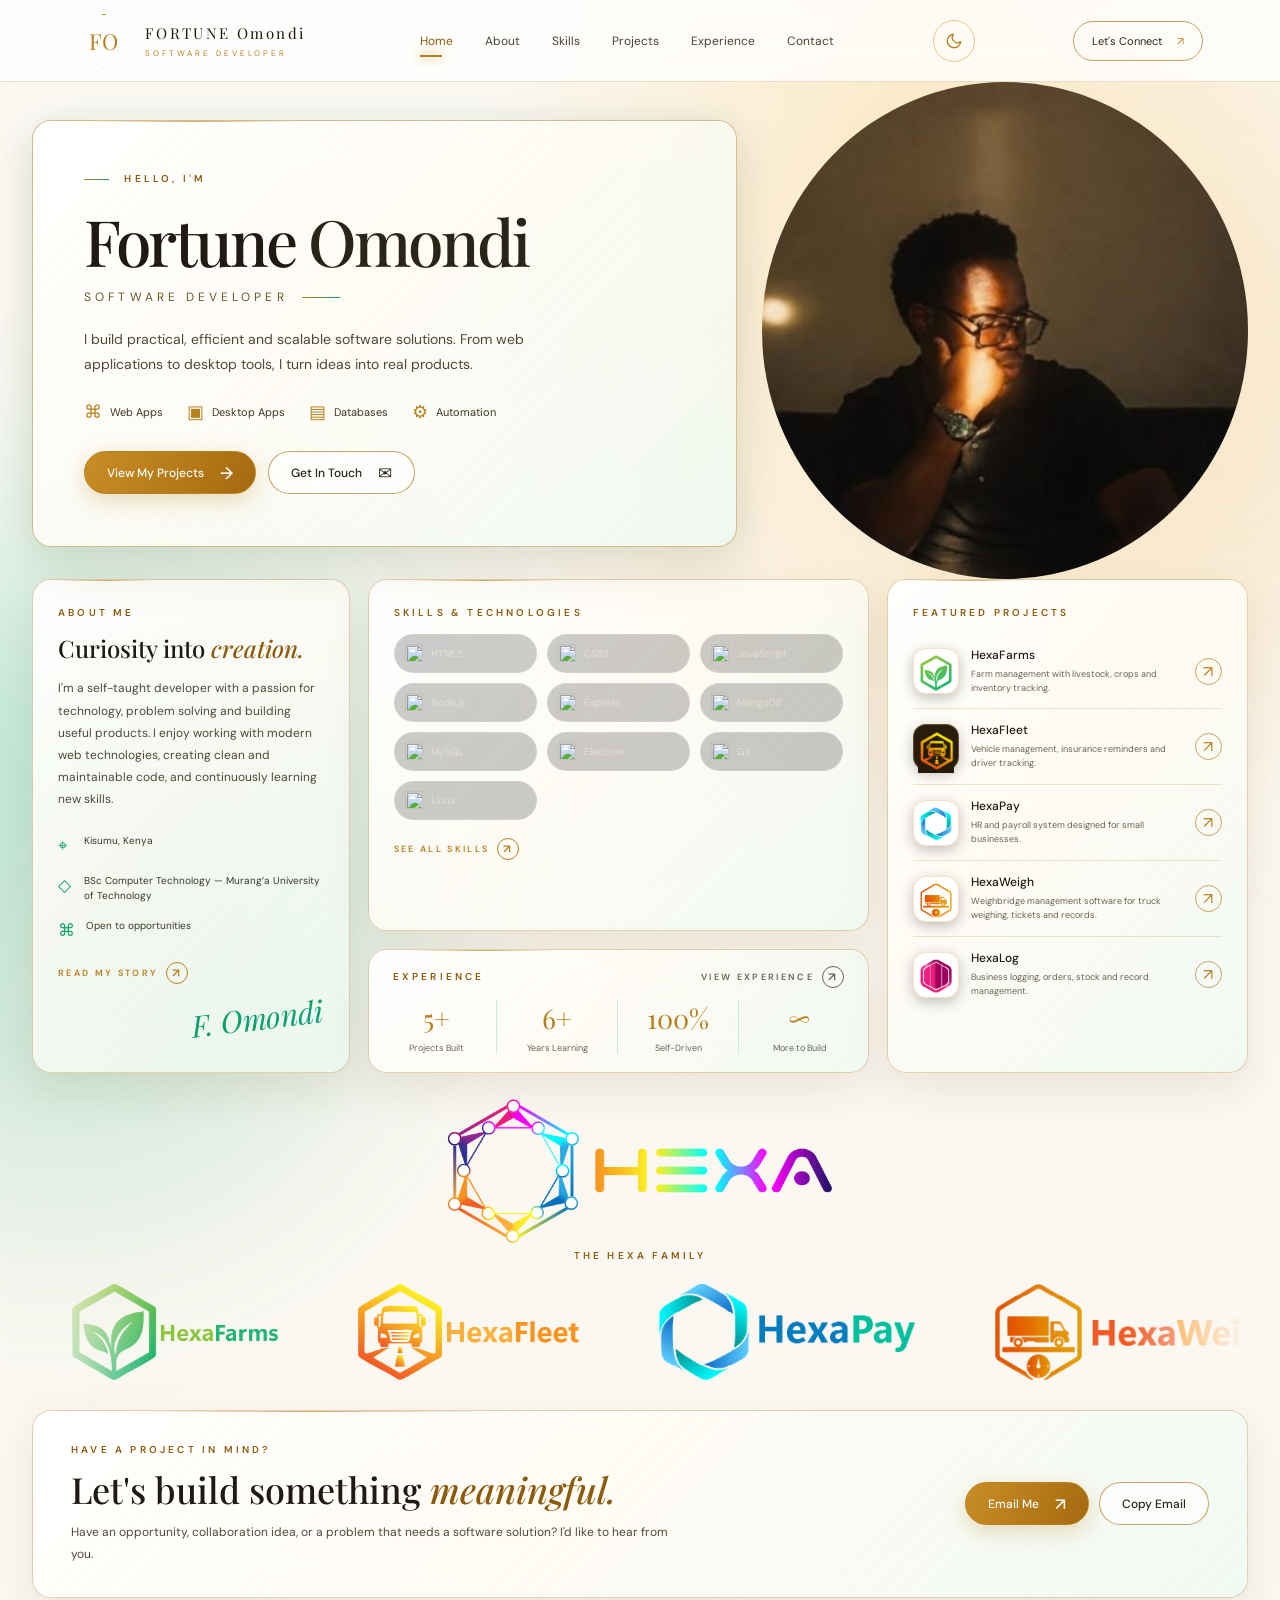
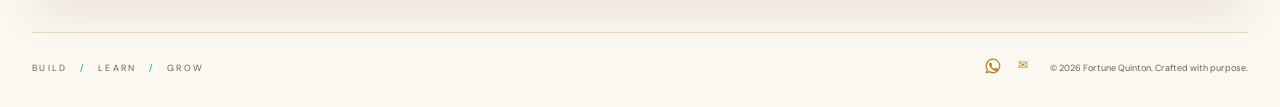
==== commit 1097db22: "Update index.html" ====
--- a/index.html
+++ b/index.html
@@ -25,7 +25,7 @@
   <div class="ambient ambient-two"></div>
   <header class="site-header">
     <a class="brand" href="#home" aria-label="Fortune Omondi home">
-      <span class="brand-mark">FQ</span>
+      <span class="brand-mark">FO</span>
       <span class="brand-copy"><strong>FORTUNE Omondi</strong><small>SOFTWARE DEVELOPER</small></span>
     </a>
     <button class="menu-toggle" aria-label="Toggle navigation" aria-expanded="false"><span></span><span></span><span></span></button>
@@ -93,7 +93,7 @@
         <article class="glass stats-panel reveal" id="experience" data-tablet="tpl-experience" tabindex="0" role="button" aria-haspopup="dialog" aria-label="Open Professional Experience">
           <div class="stats-head"><p class="eyebrow">EXPERIENCE</p><span class="card-hint">View experience <i>↗</i></span></div>
           <div class="stats-grid">
-            <div><strong>5+</strong><span>Projects Built</span></div><div><strong>2+</strong><span>Years Learning</span></div>
+            <div><strong>5+</strong><span>Projects Built</span></div><div><strong>6+</strong><span>Years Learning</span></div>
             <div><strong>100%</strong><span>Self-Driven</span></div><div><strong>∞</strong><span>More to Build</span></div>
           </div>
         </article>
@@ -153,43 +153,43 @@
 
   <!-- ============ ABOUT ============ -->
   <template id="tpl-about" data-eyebrow="ABOUT ME" data-title="About Me">
-    <p class="lead">I'm Fortune Omondi, a self-driven software developer, IT professional, and entrepreneur passionate about building technology that solves real-world problems. My journey is driven by curiosity, continuous learning, and the belief that great software should do more than look good — it should make work easier, improve efficiency, and create meaningful impact.</p>
-    <p>With hands-on experience in IT support, system administration, database management, and software development, I've worked on practical solutions that bridge the gap between technology and everyday business operations. I build applications using technologies such as HTML, CSS, JavaScript, Node.js, and Electron, with a growing focus on creating reliable, user-friendly business management systems.</p>
-    <p>As the founder of HexaNetworks, I'm working toward building a technology ecosystem designed to help African businesses embrace digital transformation through intelligent software, automation, and innovation. Projects such as HexaFarms, HexaPay, and HexaWeigh reflect my commitment to turning ideas into functional solutions.</p>
-    <p>Beyond writing code, I'm a problem-solver, an independent learner, and someone who believes that progress comes from building, experimenting, and improving every day. I'm constantly expanding my skills, taking on new challenges, and working toward becoming a stronger software engineer and technology entrepreneur.</p>
-    <p class="closing">My goal is simple: to build technology that matters, solve problems that count, and create solutions that leave a lasting impact.</p>
+    <p class="lead">I'm Fortune Omondi, a self-driven software developer, IT professional and entrepreneur passionate about building technology that solves real-world problems. My journey is driven by curiosity, continuous learning and the belief that great software should do more than look good. It should make work easier, improve efficiency and create meaningful impact.</p>
+    <p>With hands-on experience in IT support, system administration, database management and software development, I've worked on practical solutions that bridge the gap between technology and everyday business operations. I build applications using technologies such as Node.js and Electron, with a growing focus on creating reliable, user-friendly business management systems.</p>
+    <p>As the founder of HexaNetworks, I'm working toward building a technology ecosystem designed to help African businesses embrace digital transformation through intelligent software, automation and innovation. Projects such as HexaFarms, HexaPay and HexaWeigh reflect my commitment to turning ideas into functional solutions.</p>
+    <p>Beyond writing code, I'm a problem-solver, an independent learner and someone who believes that progress comes from building, experimenting and improving every day. I'm constantly expanding my skills, taking on new challenges and working toward becoming a stronger software engineer and technology entrepreneur.</p>
+    <p class="closing">My goal is simple: to build technology that matters, solve problems that count and create solutions that leave a lasting impact.</p>
   </template>
 
   <!-- ============ SKILLS ============ -->
   <template id="tpl-skills" data-eyebrow="SKILLS & TECHNOLOGIES" data-title="My Skills">
     <div class="skill-group">
       <h3>Frontend Development</h3>
-      <p>Building responsive, interactive, and visually polished web interfaces.</p>
+      <p>Building responsive, interactive and visually polished web interfaces.</p>
       <ul class="chips"><li data-icon="html5">HTML5</li><li data-icon="css3">CSS3</li><li data-icon="javascript">JavaScript</li><li>Responsive Design</li><li>Glassmorphism UI</li></ul>
     </div>
     <div class="skill-group">
       <h3>Backend &amp; Application Development</h3>
-      <p>Developing application logic, APIs, desktop software, and business systems.</p>
+      <p>Developing application logic, APIs, desktop software and business systems.</p>
       <ul class="chips"><li data-icon="nodejs">Node.js</li><li data-icon="express" data-adapt>Express.js</li><li>REST APIs</li><li data-icon="electron">Electron.js</li><li>CRUD Operations</li></ul>
     </div>
     <div class="skill-group">
       <h3>Database Management</h3>
-      <p>Organizing business data, designing tables, and implementing data-driven applications.</p>
+      <p>Organizing business data, designing tables and implementing data-driven applications.</p>
       <ul class="chips"><li data-icon="mysql">MySQL</li><li data-icon="mongodb">MongoDB</li><li>SQL</li><li>Database Design</li><li>Data Management</li></ul>
     </div>
     <div class="skill-group">
       <h3>IT Support &amp; Systems Administration</h3>
-      <p>Troubleshooting hardware, software, networks, and workplace IT systems.</p>
+      <p>Troubleshooting hardware, software, networks and workplace IT systems.</p>
       <ul class="chips"><li>Hardware Troubleshooting</li><li data-icon="windows8">Windows</li><li data-icon="linux">Linux</li><li>Networking</li><li>System Maintenance</li></ul>
     </div>
     <div class="skill-group">
       <h3>Software Engineering &amp; Tools</h3>
-      <p>Building, testing, packaging, and maintaining practical software solutions.</p>
+      <p>Building, testing, packaging and maintaining practical software solutions.</p>
       <ul class="chips"><li data-icon="git">Git</li><li data-icon="github" data-adapt>GitHub</li><li data-icon="npm">npm</li><li>Electron Builder</li><li>Debugging</li></ul>
     </div>
     <div class="skill-group">
       <h3>Business &amp; Creative Skills</h3>
-      <p>Combining technology, design, and entrepreneurship to build solutions around real business needs.</p>
+      <p>Combining technology, design and entrepreneurship to build solutions around real business needs.</p>
       <ul class="chips"><li>UI/UX Design</li><li>Problem Solving</li><li>Business Automation</li><li>Brand Identity</li><li>Entrepreneurship</li></ul>
     </div>
     <h3>My approach</h3>
@@ -206,38 +206,38 @@
     <div class="job">
       <h3>Founder &amp; Software Developer</h3>
       <p class="where">HexaNetworks &nbsp;|&nbsp; 2026 – Present</p>
-      <p>Building a technology venture focused on developing practical software solutions that help businesses streamline operations, improve efficiency, and embrace digital transformation.</p>
+      <p>Building a technology venture focused on developing practical software solutions that help businesses streamline operations, improve efficiency and embrace digital transformation.</p>
       <ul class="bullets">
-        <li>Design and develop business management applications for agriculture, payroll, and industrial operations.</li>
-        <li>Build desktop applications using JavaScript, Electron, HTML, CSS, and Node.js.</li>
-        <li>Develop backend services and database integrations using Express.js, MongoDB, and SQL technologies.</li>
+        <li>Design and develop business management applications for agriculture, payroll and industrial operations.</li>
+        <li>Build desktop applications using JavaScript, Electron, HTML, CSS and Node.js.</li>
+        <li>Develop backend services and database integrations using Express.js, MongoDB and SQL technologies.</li>
         <li>Design intuitive user interfaces and workflows tailored to real-world business requirements.</li>
-        <li>Manage the software development lifecycle, including planning, implementation, debugging, testing, and application packaging.</li>
+        <li>Manage the software development lifecycle, including planning, implementation, debugging, testing and application packaging.</li>
         <li>Explore business automation and AI-driven solutions to address operational challenges facing African businesses.</li>
       </ul>
-      <p class="tech"><b>Selected Projects:</b> HexaFarms, HexaPay, HexaWeigh, and HexaLog.</p>
+      <p class="tech"><b>Selected Projects:</b> HexaFarms, HexaPay, HexaWeigh and HexaLog.</p>
       <a class="link-btn" href="https://hexapaynet.github.io/Hexanet/" target="_blank" rel="noopener noreferrer">Visit HexaNetworks <span>↗</span></a>
     </div>
     <div class="job">
       <h3>IT Support &amp; Software Development</h3>
       <p class="where">Trident Millers Ltd &nbsp;|&nbsp; December 2025 – Present</p>
-      <p>Supporting business IT operations in an industrial environment while applying technical expertise to system maintenance, troubleshooting, and software development.</p>
+      <p>Supporting business IT operations in an industrial environment while applying technical expertise to system maintenance, troubleshooting and software development.</p>
       <ul class="bullets">
-        <li>Diagnose and resolve hardware, software, and workstation issues affecting daily operations.</li>
-        <li>Support IT systems used across departments, including accounts, transport, and weighbridge operations.</li>
+        <li>Diagnose and resolve hardware, software and workstation issues affecting daily operations.</li>
+        <li>Support IT systems used across departments, including accounts, transport and weighbridge operations.</li>
         <li>Assist with database management and structured business data using SQL.</li>
         <li>Troubleshoot desktop applications and investigate software failures to maintain operational reliability.</li>
         <li>Develop and improve software solutions that digitize business processes and reduce manual work.</li>
         <li>Provide technical support and recommendations to improve system reliability.</li>
       </ul>
-      <p class="tech"><b>Technologies:</b> JavaScript, Electron, HTML, CSS, MySQL, Windows, and IT troubleshooting.</p>
+      <p class="tech"><b>Technologies:</b> JavaScript, Electron, HTML, CSS, MySQL, Windows and IT troubleshooting.</p>
     </div>
   </template>
 
   <!-- ============ PROJECTS ============ -->
   <template id="tpl-hexafarms" data-eyebrow="FEATURED PROJECT" data-title="HexaFarms" data-sub="Farm Management System · HexaNetworks" data-logo="images/hexafarms-emblem.png" data-status="Completed">
     <figure class="shot"><img src="images/hexafarms-screenshot.webp" alt="HexaFarms dashboard screenshot" loading="lazy"><figcaption>HexaFarms — farm overview dashboard</figcaption></figure>
-    <p class="lead">A farm management application designed to help farmers manage livestock, track inventory, record harvests, process sales, generate invoices, and monitor farm operations from one place.</p>
+    <p class="lead">A farm management application designed to help farmers manage livestock, track inventory, record harvests, process sales, generate invoices and monitor farm operations from one place.</p>
     <h3>Built with</h3>
     <ul class="chips"><li data-icon="html5">HTML</li><li data-icon="css3">CSS</li><li data-icon="javascript">JavaScript</li><li data-icon="electron">Electron</li><li data-icon="nodejs">Node.js</li></ul>
     <h3>Key features</h3>
@@ -246,7 +246,7 @@
 
   <template id="tpl-hexafleet" data-eyebrow="FEATURED PROJECT" data-title="HexaFleet" data-sub="Fleet Management · HexaNetworks" data-logo="images/hexafleet-emblem.png" data-logo-dark data-status="In Development" data-status-type="dev">
     <figure class="shot"><img src="images/hexafleet-screenshot.webp" alt="HexaFleet dashboard screenshot" loading="lazy"><figcaption>HexaFleet — compliance dashboard (driver names blurred)</figcaption></figure>
-    <p class="lead">A fleet management project aimed at helping businesses organize vehicles, driver assignments, compliance deadlines, and maintenance-related records.</p>
+    <p class="lead">A fleet management project aimed at helping businesses organize vehicles, driver assignments, compliance deadlines and maintenance-related records.</p>
     <h3>Built with</h3>
     <ul class="chips"><li data-icon="html5">HTML</li><li data-icon="css3">CSS</li><li data-icon="javascript">JavaScript</li><li data-icon="electron">Electron</li></ul>
     <h3>Planned functionality</h3>
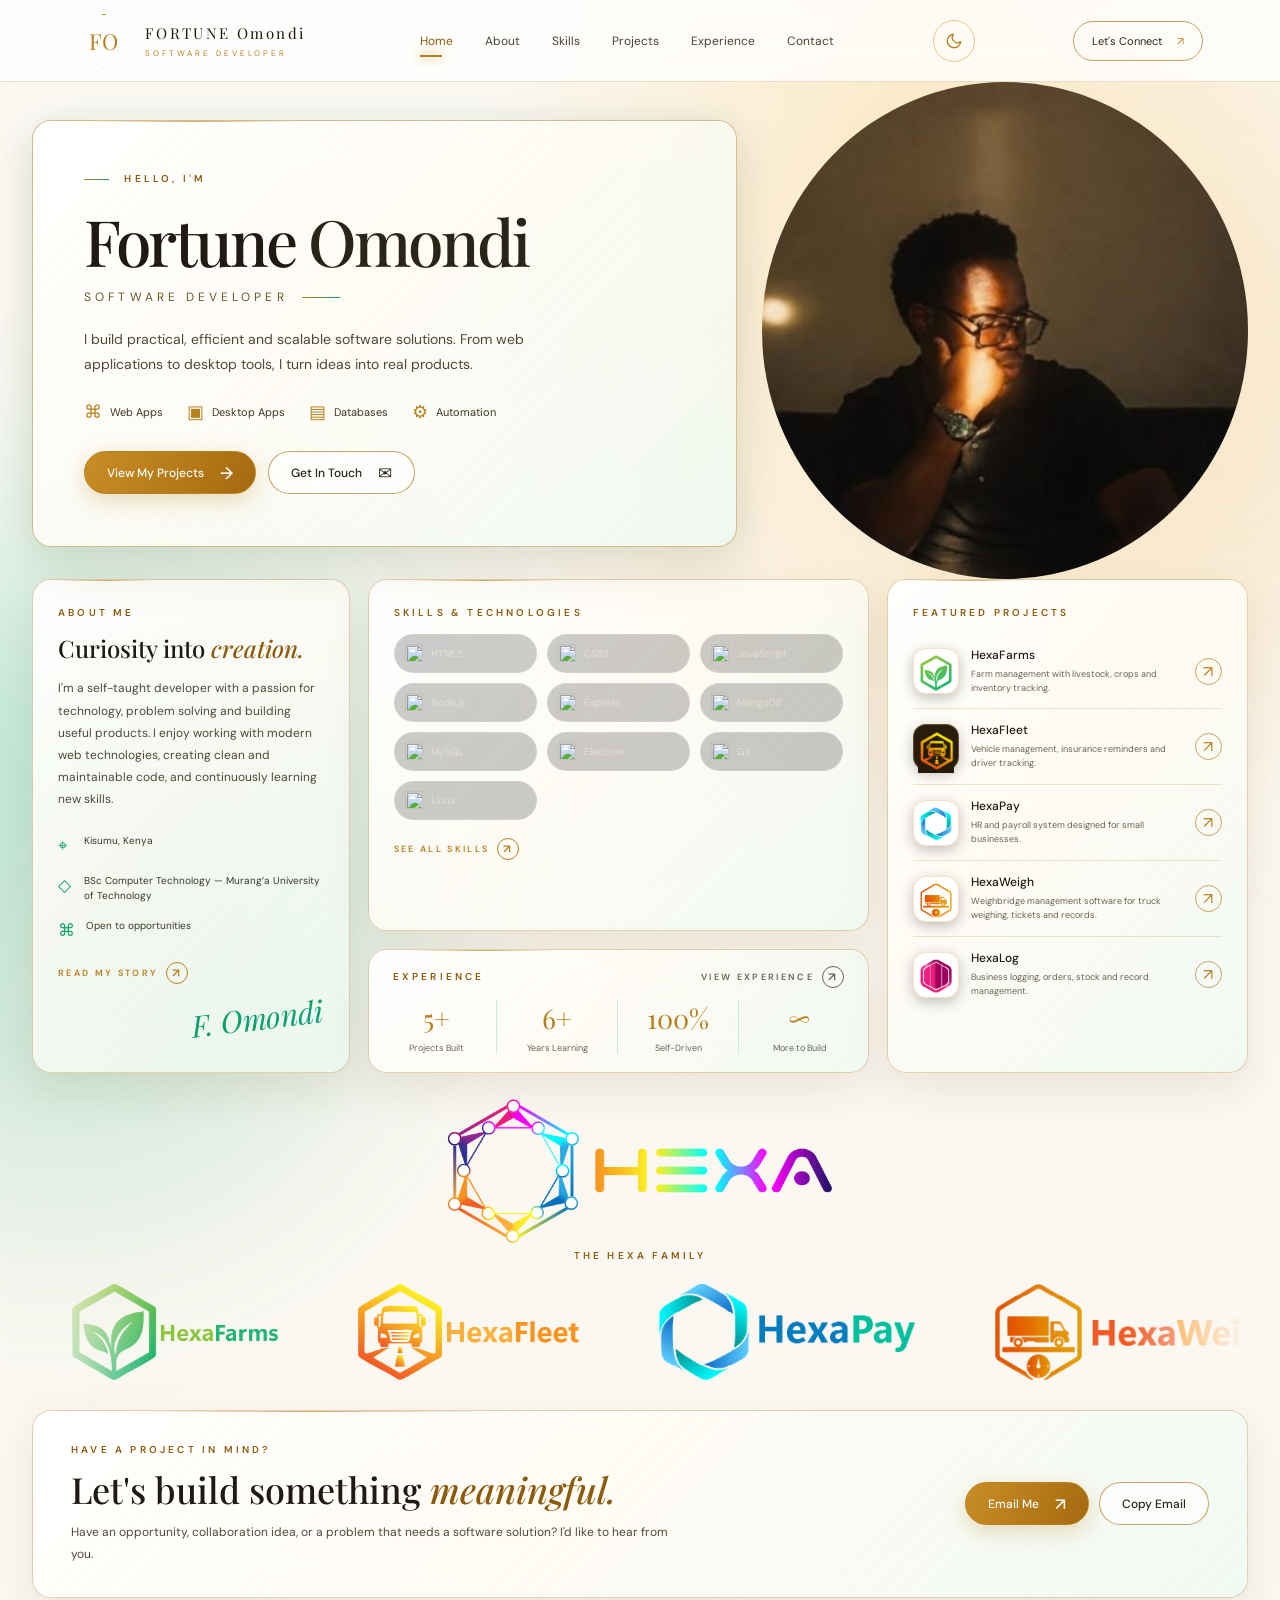
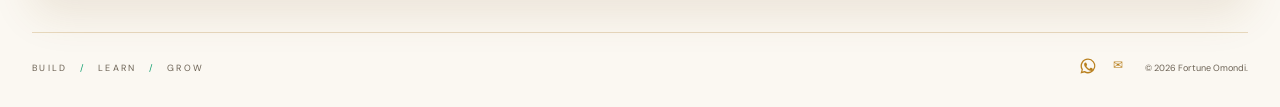
==== commit e84b1312: "Update index.html" ====
--- a/index.html
+++ b/index.html
@@ -5,7 +5,7 @@
   <meta name="viewport" content="width=device-width, initial-scale=1.0" />
   <meta name="theme-color" content="#0b0908" />
   <meta name="description" content="Fortune Omondi — software developer building practical, efficient and scalable software solutions." />
-  <title>Fortune Quinton | Software Developer</title>
+  <title>Fortune Omondi | Software Developer</title>
   <script>
     // Apply the saved (or system) theme before first paint to avoid a flash.
     (function () {
@@ -136,7 +136,7 @@
     </section>
   </main>
 
-  <footer class="footer section-wrap"><span>BUILD <i>/</i> LEARN <i>/</i> GROW</span><div><a href="https://wa.me/254750419440" target="_blank" rel="noopener noreferrer" aria-label="WhatsApp"><svg viewBox="0 0 24 24" width="18" height="18" fill="currentColor" aria-hidden="true"><path d="M12.04 2a9.9 9.9 0 0 0-8.5 14.96L2 22l5.2-1.36A9.9 9.9 0 1 0 12.04 2zm0 1.8a8.1 8.1 0 1 1-4.2 15.02l-.3-.18-3.08.8.82-3-.2-.31A8.1 8.1 0 0 1 12.04 3.8zM8.6 7.4c-.2 0-.5.07-.76.35-.26.28-1 1-1 2.4s1.03 2.8 1.17 3c.15.2 2 3.2 4.9 4.36 2.4.95 2.9.76 3.4.72.52-.05 1.67-.68 1.9-1.34.24-.66.24-1.22.17-1.34-.07-.12-.26-.2-.55-.33-.28-.15-1.67-.82-1.93-.92-.26-.1-.45-.14-.64.14-.19.28-.73.92-.9 1.1-.16.2-.33.22-.6.08-.3-.14-1.2-.44-2.28-1.4-.84-.75-1.4-1.68-1.57-1.96-.16-.28-.02-.43.12-.57.13-.13.28-.33.42-.5.14-.16.19-.28.28-.47.1-.19.05-.35-.02-.5-.07-.14-.64-1.55-.88-2.12-.23-.55-.47-.48-.64-.49z"/></svg></a><a href="mailto:fortuneomondi576@gmail.com" aria-label="Email">✉</a></div><small>© <span id="year"></span> Fortune Quinton. Crafted with purpose.</small></footer>
+  <footer class="footer section-wrap"><span>BUILD <i>/</i> LEARN <i>/</i> GROW</span><div><a href="https://wa.me/254750419440" target="_blank" rel="noopener noreferrer" aria-label="WhatsApp"><svg viewBox="0 0 24 24" width="18" height="18" fill="currentColor" aria-hidden="true"><path d="M12.04 2a9.9 9.9 0 0 0-8.5 14.96L2 22l5.2-1.36A9.9 9.9 0 1 0 12.04 2zm0 1.8a8.1 8.1 0 1 1-4.2 15.02l-.3-.18-3.08.8.82-3-.2-.31A8.1 8.1 0 0 1 12.04 3.8zM8.6 7.4c-.2 0-.5.07-.76.35-.26.28-1 1-1 2.4s1.03 2.8 1.17 3c.15.2 2 3.2 4.9 4.36 2.4.95 2.9.76 3.4.72.52-.05 1.67-.68 1.9-1.34.24-.66.24-1.22.17-1.34-.07-.12-.26-.2-.55-.33-.28-.15-1.67-.82-1.93-.92-.26-.1-.45-.14-.64.14-.19.28-.73.92-.9 1.1-.16.2-.33.22-.6.08-.3-.14-1.2-.44-2.28-1.4-.84-.75-1.4-1.68-1.57-1.96-.16-.28-.02-.43.12-.57.13-.13.28-.33.42-.5.14-.16.19-.28.28-.47.1-.19.05-.35-.02-.5-.07-.14-.64-1.55-.88-2.12-.23-.55-.47-.48-.64-.49z"/></svg></a><a href="mailto:fortuneomondi576@gmail.com" aria-label="Email">✉</a></div><small>© <span id="year"></span> Fortune Omondi.</small></footer>
   <div class="toast" role="status" aria-live="polite"></div>
 
   <!-- Tablet (zoom-in dialog) — filled from the <template>s below -->
